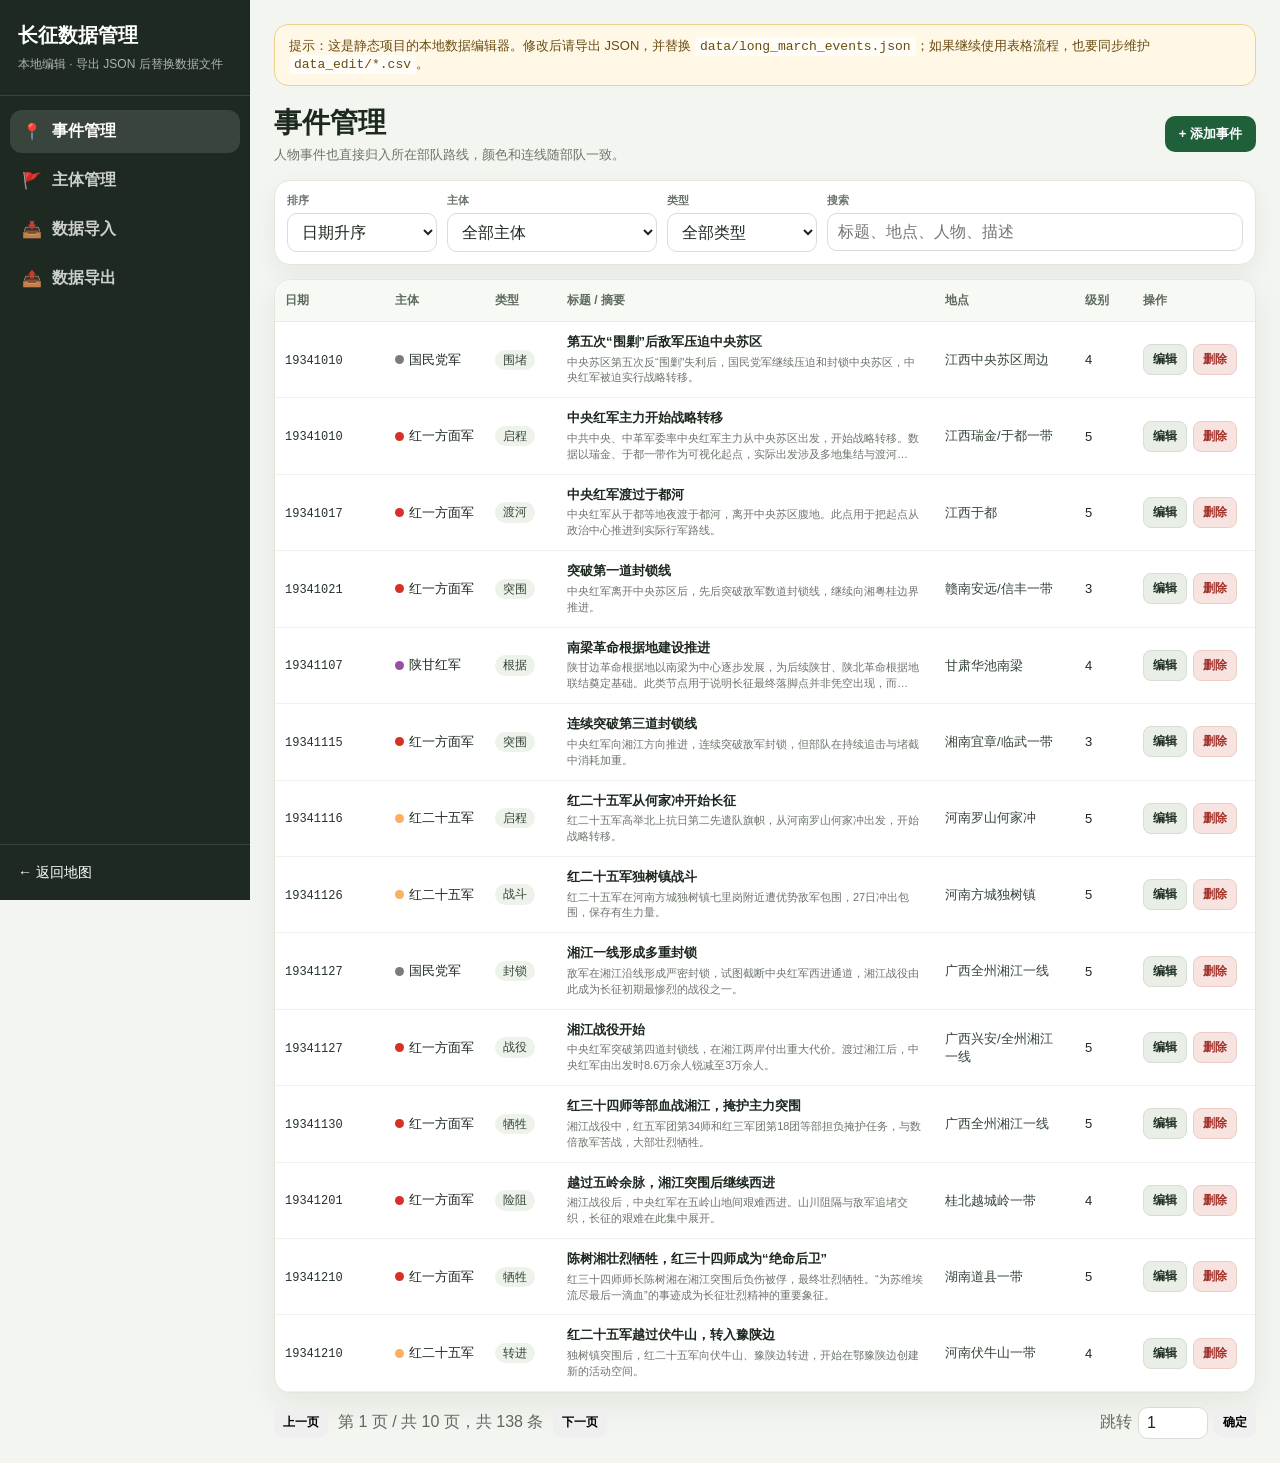
==== admin/index.html @ b4b4f3b8 "Add files via upload" ====
<!DOCTYPE html>
<html lang="zh-CN">
<head>
  <meta charset="UTF-8">
  <meta name="viewport" content="width=device-width, initial-scale=1.0">
  <title>长征数据管理</title>
  <link rel="stylesheet" href="admin.css">
</head>
<body>
  <div class="admin-container">
    <aside class="sidebar">
      <div class="sidebar-header"><h2>长征数据管理</h2><p>本地编辑 · 导出 JSON 后替换数据文件</p></div>
      <nav class="sidebar-nav">
        <a href="#events" class="nav-item active" data-section="events"><span>📍</span><b>事件管理</b></a>
        <a href="#subjects" class="nav-item" data-section="subjects"><span>🚩</span><b>主体管理</b></a>
        <a href="#import" class="nav-item" data-section="import"><span>📥</span><b>数据导入</b></a>
        <a href="#export" class="nav-item" data-section="export"><span>📤</span><b>数据导出</b></a>
      </nav>
      <div class="sidebar-footer"><a href="../index.html" class="back-link">← 返回地图</a></div>
    </aside>
    <main class="main-content">
      <div class="editor-notice">提示：这是静态项目的本地数据编辑器。修改后请导出 JSON，并替换 <code>data/long_march_events.json</code>；如果继续使用表格流程，也要同步维护 <code>data_edit/*.csv</code>。</div>

      <section id="events-section" class="content-section active">
        <header class="section-header"><div><h1>事件管理</h1><p>人物事件也直接归入所在部队路线，颜色和连线随部队一致。</p></div><button class="btn btn-primary" id="add-event-btn">+ 添加事件</button></header>
        <div class="filter-bar">
          <div class="filter-group"><label>排序</label><select id="sort-select"><option value="date-asc">日期升序</option><option value="date-desc">日期降序</option><option value="importance-desc">重要性降序</option><option value="title-asc">标题升序</option></select></div>
          <div class="filter-group"><label>主体</label><select id="filter-subject"><option value="">全部主体</option></select></div>
          <div class="filter-group"><label>类型</label><select id="filter-type"><option value="">全部类型</option></select></div>
          <div class="filter-group search"><label>搜索</label><input type="text" id="search-input" placeholder="标题、地点、人物、描述"></div>
        </div>
        <div class="events-table-container">
          <table class="events-table">
            <thead><tr><th class="col-date">日期</th><th class="col-force">主体</th><th class="col-type">类型</th><th class="col-title">标题 / 摘要</th><th class="col-place">地点</th><th class="col-imp">级别</th><th class="col-actions">操作</th></tr></thead>
            <tbody id="events-tbody"></tbody>
          </table>
        </div>
        <div class="pagination"><button id="prev-page" class="btn btn-sm">上一页</button><span id="page-info">第 1 页 / 共 1 页</span><button id="next-page" class="btn btn-sm">下一页</button><span class="page-jump">跳转 <input type="number" id="page-jump-input" min="1" value="1"><button id="page-jump-btn" class="btn btn-sm">确定</button></span></div>
      </section>

      <section id="subjects-section" class="content-section">
        <header class="section-header"><div><h1>主体管理</h1><p>主体颜色会联动地图路线、节点和事件编辑下拉框。</p></div><button class="btn btn-primary" id="add-subject-btn">+ 添加主体</button></header>
        <div class="subject-type-tabs"><button class="tab-btn active" data-type="all">全部</button><button class="tab-btn" data-type="force">部队/路线</button><button class="tab-btn" data-type="person">人物</button></div>
        <div class="subjects-grid" id="subjects-grid"></div>
      </section>

      <section id="import-section" class="content-section">
        <header class="section-header"><h1>数据导入</h1></header>
        <div class="import-options">
          <div class="import-card"><h3>从 JSON 文件导入</h3><p>替换当前浏览器内存中的数据。</p><input type="file" id="import-file" accept=".json" hidden><button class="btn btn-secondary" onclick="document.getElementById('import-file').click()">选择 JSON</button></div>
          <div class="import-card"><h3>从 Excel/CSV 粘贴事件</h3><p>格式：日期,主体ID,类型,标题,地点,纬度,经度,描述,人物。日期支持 YYYYMMDD。</p><textarea id="import-textarea" placeholder="19350115,red_first,会议,遵义会议召开,贵州遵义,27.70,106.93,……,毛泽东;周恩来"></textarea><button class="btn btn-secondary" id="import-paste-btn">导入粘贴内容</button></div>
        </div>
      </section>

      <section id="export-section" class="content-section">
        <header class="section-header"><h1>数据导出</h1></header>
        <div class="export-options">
          <div class="export-card"><h3>导出 JSON</h3><p>用于替换 <code>data/long_march_events.json</code>。</p><button class="btn btn-primary" id="export-json-btn">下载 JSON</button></div>
          <div class="export-card"><h3>导出 CSV</h3><p>用于人工审查和继续整理。</p><button class="btn btn-primary" id="export-csv-btn">下载 CSV</button></div>
        </div>
      </section>
    </main>
  </div>

  <div id="event-modal" class="modal">
    <div class="modal-content wide">
      <div class="modal-header"><h2 id="event-modal-title">添加事件</h2><button class="modal-close">×</button></div>
      <div class="modal-body">
        <form id="event-form">
          <input type="hidden" id="event-id">
          <div class="form-row"><div class="form-group"><label>日期 * <small>YYYYMMDD</small></label><input type="text" id="event-date" placeholder="19350115" inputmode="numeric" required></div><div class="form-group"><label>所属主体 *</label><select id="event-subject" required></select></div><div class="form-group"><label>类型 *</label><select id="event-type" required></select></div><div class="form-group"><label>重要性</label><select id="event-importance"><option value="1">1</option><option value="2">2</option><option value="3">3</option><option value="4">4</option><option value="5" selected>5</option></select></div></div>
          <div class="form-group"><label>事件标题 *</label><input type="text" id="event-title" required></div>
          <div class="form-group"><label>事件描述</label><textarea id="event-description" rows="4"></textarea></div>
          <div class="form-row"><div class="form-group"><label>地点 *</label><input type="text" id="location-name" required></div><div class="form-group"><label>纬度 *</label><input type="number" id="location-lat" step="0.0001" required></div><div class="form-group"><label>经度 *</label><input type="number" id="location-lng" step="0.0001" required></div></div>
          <div class="form-row"><div class="form-group"><label>主要人物</label><input type="text" id="event-participants" placeholder="分号分隔，如 毛泽东; 周恩来"></div><div class="form-group"><label>结果</label><input type="text" id="event-result"></div><div class="form-group"><label>损失/伤亡</label><input type="text" id="event-casualties"></div></div>
          <div class="form-row"><div class="form-group"><label>参征人数增量</label><input type="number" id="metric-joined" placeholder="如 86000"></div><div class="form-group"><label>损失人数估算</label><input type="number" id="metric-loss" placeholder="如 50000"></div><div class="form-group"><label>歼俘敌估算</label><input type="number" id="metric-enemy" placeholder="如 1700"></div><div class="form-group"><label>里程节点</label><input type="number" id="metric-distance" placeholder="如 25000"></div></div>
          <div class="form-row"><div class="form-group"><label>七律诗句</label><input type="text" id="poem-line" placeholder="如 金沙水拍云崖暖"></div><div class="form-group"><label>诗句标题</label><input type="text" id="poem-title"></div></div>
          <div class="form-group"><label>诗句解释</label><textarea id="poem-text" rows="2"></textarea></div>
        </form>
      </div>
      <div class="modal-footer"><button class="btn btn-secondary modal-cancel">取消</button><button class="btn btn-primary" id="save-event-btn">保存事件</button></div>
    </div>
  </div>

  <div id="subject-modal" class="modal">
    <div class="modal-content">
      <div class="modal-header"><h2 id="subject-modal-title">添加主体</h2><button class="modal-close">×</button></div>
      <div class="modal-body">
        <form id="subject-form">
          <input type="hidden" id="subject-original-id">
          <div class="form-row"><div class="form-group"><label>主体ID *</label><input type="text" id="subject-id" placeholder="red_first" required></div><div class="form-group"><label>类型 *</label><select id="subject-type"><option value="force">部队/路线</option><option value="person">人物</option></select></div></div>
          <div class="form-row"><div class="form-group"><label>名称 *</label><input type="text" id="subject-name" required></div><div class="form-group"><label>简称</label><input type="text" id="subject-short-name"></div></div>
          <div class="form-row"><div class="form-group"><label>颜色</label><input type="color" id="subject-color" value="#d73027"></div><div class="form-group"><label>排序</label><input type="number" id="subject-sort" value="99"></div></div>
          <div class="form-group"><label>主要人物 / 说明</label><input type="text" id="subject-leader"></div>
          <div class="form-group"><label>下属部队（用分号分隔）</label><input type="text" id="subject-subunits" placeholder="红一军团; 红三军团; 红三十四师"></div>
          <div class="form-group"><label>Sub-units in English</label><input type="text" id="subject-subunits-en" placeholder="1st Corps; 3rd Corps; 34th Division"></div>
          <div class="form-group"><label>描述</label><textarea id="subject-description" rows="3"></textarea></div>
          <div class="form-group inline-check"><label><input type="checkbox" id="subject-is-enemy"> 敌军/对手路线（半透明灰色虚线）</label></div>
        </form>
      </div>
      <div class="modal-footer"><button class="btn btn-secondary modal-cancel">取消</button><button class="btn btn-primary" id="save-subject-btn">保存主体</button></div>
    </div>
  </div>

  <script src="admin.js"></script>
</body>
</html>
---- admin/admin.css ----
* { box-sizing: border-box; margin: 0; padding: 0; }
body { font-family: -apple-system, BlinkMacSystemFont, 'Segoe UI', 'PingFang SC', 'Microsoft YaHei', Arial, sans-serif; background: #f3f5f1; color: #1d281f; }
.admin-container { display: flex; min-height: 100vh; }
.sidebar { width: 250px; background: #1e2a21; color: #fff; display: flex; flex-direction: column; position: fixed; left: 0; top: 0; bottom: 0; }
.sidebar-header { padding: 22px 18px; border-bottom: 1px solid rgba(255,255,255,.12); }
.sidebar-header h2 { font-size: 20px; margin-bottom: 6px; }
.sidebar-header p { font-size: 12px; color: rgba(255,255,255,.65); line-height: 1.5; }
.sidebar-nav { padding: 14px 10px; display: flex; flex-direction: column; gap: 6px; }
.nav-item { display: flex; align-items: center; gap: 10px; color: rgba(255,255,255,.78); text-decoration: none; padding: 11px 12px; border-radius: 12px; }
.nav-item:hover, .nav-item.active { background: rgba(255,255,255,.12); color: #fff; }
.sidebar-footer { margin-top: auto; padding: 18px; border-top: 1px solid rgba(255,255,255,.12); }
.back-link { color: #fff; text-decoration: none; font-size: 14px; }
.main-content { margin-left: 250px; padding: 24px; width: calc(100% - 250px); }
.editor-notice { background: #fff8e7; border: 1px solid #f0d08a; color: #6a4b10; border-radius: 14px; padding: 12px 14px; margin-bottom: 18px; font-size: 13px; }
.editor-notice code { background: rgba(255,255,255,.7); padding: 2px 5px; border-radius: 4px; }
.content-section { display: none; }
.content-section.active { display: block; }
.section-header { display: flex; align-items: center; justify-content: space-between; gap: 16px; margin-bottom: 16px; }
.section-header h1 { font-size: 28px; margin-bottom: 4px; }
.section-header p { color: #6b7569; font-size: 13px; }
.btn { border: 0; border-radius: 10px; padding: 9px 14px; cursor: pointer; font-weight: 700; font-size: 13px; display: inline-flex; align-items: center; justify-content: center; gap: 6px; white-space: nowrap; }
.btn-primary { background: #1f5f3a; color: #fff; }
.btn-primary:hover { background: #174d2e; }
.btn-secondary { background: #e9eee7; color: #203024; border: 1px solid #d6ddd4; }
.btn-danger { background: #f7e4e1; color: #a3322a; border: 1px solid #efcbc5; }
.btn-sm { padding: 6px 9px; font-size: 12px; border-radius: 8px; }
.filter-bar { display: grid; grid-template-columns: 150px 210px 150px 1fr; gap: 10px; background: #fff; border: 1px solid #e1e6df; border-radius: 16px; padding: 12px; margin-bottom: 14px; box-shadow: 0 8px 24px rgba(30,42,33,.06); }
.filter-group { display: flex; flex-direction: column; gap: 5px; }
.filter-group label { font-size: 11px; color: #69746a; font-weight: 800; }
select, input, textarea { width: 100%; border: 1px solid #d6ddd4; border-radius: 10px; padding: 9px 10px; font: inherit; background: #fff; color: #1d281f; }
textarea { resize: vertical; line-height: 1.6; }
.events-table-container { background: #fff; border: 1px solid #e1e6df; border-radius: 16px; overflow: hidden; box-shadow: 0 12px 32px rgba(30,42,33,.07); }
.events-table { width: 100%; border-collapse: collapse; table-layout: fixed; }
th { text-align: left; padding: 12px 10px; font-size: 12px; color: #5f6b61; background: #f7f9f5; border-bottom: 1px solid #e6ebe3; }
td { padding: 11px 10px; border-bottom: 1px solid #eef1ec; vertical-align: middle; font-size: 13px; }
tr:hover td { background: #fbfcfa; }
.col-date { width: 110px; }.col-force { width: 100px; }.col-type { width: 72px; }.col-title { width: auto; }.col-place { width: 140px; }.col-imp { width: 58px; }.col-actions { width: 122px; }
.date-cell, .type-badge { white-space: nowrap; display: inline-block; }
.date-cell { font-family: ui-monospace, SFMono-Regular, Consolas, monospace; font-size: 12px; color: #243228; }
.force-pill { display: inline-flex; align-items: center; gap: 5px; white-space: nowrap; max-width: 88px; overflow: hidden; text-overflow: ellipsis; }
.force-dot { width: 9px; height: 9px; border-radius: 50%; flex-shrink: 0; }
.type-badge { padding: 3px 8px; border-radius: 999px; background: #edf2ea; color: #354438; font-size: 12px; line-height: 1.2; }
.title-cell strong { display: block; line-height: 1.35; font-size: 13px; margin-bottom: 4px; word-break: break-word; }
.title-cell small { display: block; color: #6c756b; line-height: 1.45; font-size: 11px; word-break: break-word; }
.place-cell { line-height: 1.35; color: #354438; }
.action-cell { display: flex; gap: 6px; align-items: center; justify-content: flex-start; flex-wrap: nowrap; }
.pagination { display: flex; align-items: center; gap: 10px; margin-top: 14px; color: #5e685e; }
.page-jump { display: inline-flex; align-items: center; gap: 6px; margin-left: auto; }
.page-jump input { width: 70px; padding: 6px 8px; }
.subject-type-tabs { display: flex; gap: 8px; margin-bottom: 14px; }
.tab-btn { border: 1px solid #d6ddd4; background: #fff; padding: 8px 12px; border-radius: 999px; cursor: pointer; color: #405043; }
.tab-btn.active { background: #1f5f3a; color: #fff; border-color: #1f5f3a; }
.subjects-grid { display: grid; grid-template-columns: repeat(auto-fill, minmax(250px, 1fr)); gap: 14px; }
.subject-card { background: #fff; border: 1px solid #e1e6df; border-radius: 16px; padding: 15px; box-shadow: 0 8px 22px rgba(30,42,33,.06); display: flex; flex-direction: column; gap: 8px; }
.subject-card-header { display: flex; align-items: flex-start; justify-content: space-between; gap: 10px; }
.subject-title { display: flex; align-items: center; gap: 8px; min-width: 0; }
.subject-color { width: 16px; height: 16px; border-radius: 50%; border: 2px solid #fff; box-shadow: 0 0 0 1px rgba(0,0,0,.18); flex-shrink: 0; }
.subject-card h3 { font-size: 17px; line-height: 1.35; word-break: break-word; }
.subject-card p { font-size: 13px; line-height: 1.55; color: #5f6b61; }
.subject-actions { display: flex; gap: 6px; }
.import-options, .export-options { display: grid; grid-template-columns: repeat(auto-fit, minmax(280px,1fr)); gap: 14px; }
.import-card, .export-card { background: #fff; border: 1px solid #e1e6df; border-radius: 16px; padding: 18px; box-shadow: 0 8px 24px rgba(30,42,33,.06); }
.import-card h3, .export-card h3 { margin-bottom: 8px; }
.import-card p, .export-card p { color: #657066; font-size: 13px; line-height: 1.6; margin-bottom: 12px; }
.import-card textarea { min-height: 190px; margin-bottom: 12px; }
.modal { position: fixed; inset: 0; background: rgba(18,27,21,.42); display: none; align-items: center; justify-content: center; padding: 22px; z-index: 999; }
.modal.show { display: flex; }
.modal-content { background: #fff; width: min(780px, 100%); max-height: 92vh; overflow: hidden; border-radius: 18px; box-shadow: 0 24px 80px rgba(0,0,0,.25); display: flex; flex-direction: column; }
.modal-content.wide { width: min(1080px, 100%); }
.modal-header, .modal-footer { padding: 16px 18px; border-bottom: 1px solid #e8ede6; display: flex; align-items: center; justify-content: space-between; gap: 12px; }
.modal-footer { border-bottom: 0; border-top: 1px solid #e8ede6; justify-content: flex-end; }
.modal-header h2 { font-size: 20px; }
.modal-close { border: 0; background: transparent; font-size: 26px; cursor: pointer; color: #667066; }
.modal-body { padding: 18px; overflow-y: auto; }
.form-row { display: grid; grid-template-columns: repeat(auto-fit, minmax(170px, 1fr)); gap: 12px; }
.form-group { margin-bottom: 13px; }
.form-group label { display: block; margin-bottom: 6px; font-size: 12px; font-weight: 800; color: #4d594f; }
.form-group label small { font-weight: 600; color: #8a958a; }
.inline-check label { display: flex; align-items: center; gap: 8px; }
.inline-check input { width: auto; }
@media (max-width: 920px) { .sidebar { position: static; width: 100%; height: auto; } .admin-container { display: block; } .main-content { margin-left: 0; width: 100%; padding: 16px; } .filter-bar { grid-template-columns: 1fr; } .events-table { min-width: 880px; } .events-table-container { overflow-x: auto; } }

.subject-subunits { display: flex; flex-wrap: wrap; gap: 5px; margin: 8px 0; }
.subject-subunits span { display: inline-flex; padding: 3px 7px; border-radius: 999px; background: #f0f3ef; color: #4f5a51; font-size: 11px; border: 1px solid rgba(0,0,0,.06); }
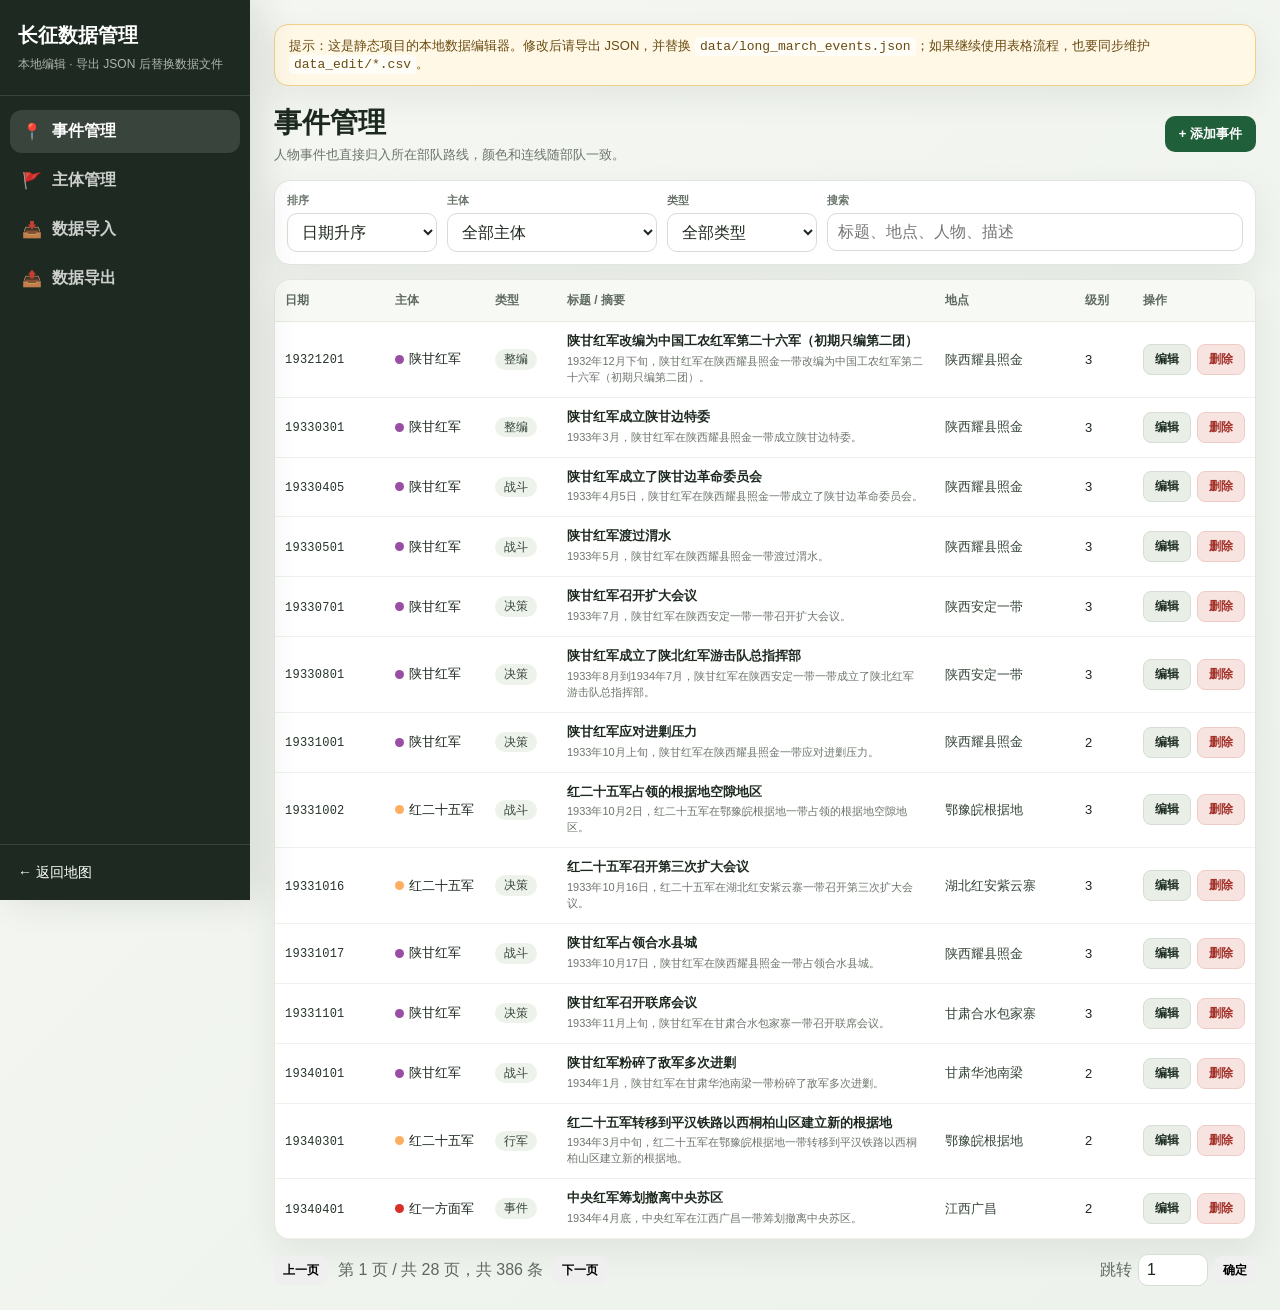
==== commit 08a3a1fb: "Expand museum content, immersive 3D flow, and Steam timeline integration" ====
--- a/admin/index.html
+++ b/admin/index.html
@@ -47,7 +47,7 @@
       <section id="import-section" class="content-section">
         <header class="section-header"><h1>数据导入</h1></header>
         <div class="import-options">
-          <div class="import-card"><h3>从 JSON 文件导入</h3><p>替换当前浏览器内存中的数据。</p><input type="file" id="import-file" accept=".json" hidden><button class="btn btn-secondary" onclick="document.getElementById('import-file').click()">选择 JSON</button></div>
+          <div class="import-card"><h3>从 JSON 文件导入</h3><p>替换当前浏览器内存中的数据。</p><input type="file" id="import-file" accept=".json" hidden><button class="btn btn-secondary" id="select-json-btn" type="button">选择 JSON</button></div>
           <div class="import-card"><h3>从 Excel/CSV 粘贴事件</h3><p>格式：日期,主体ID,类型,标题,地点,纬度,经度,描述,人物。日期支持 YYYYMMDD。</p><textarea id="import-textarea" placeholder="19350115,red_first,会议,遵义会议召开,贵州遵义,27.70,106.93,……,毛泽东;周恩来"></textarea><button class="btn btn-secondary" id="import-paste-btn">导入粘贴内容</button></div>
         </div>
       </section>
--- a/admin/admin.css
+++ b/admin/admin.css
@@ -13,6 +13,10 @@
 .main-content { margin-left: 250px; padding: 24px; width: calc(100% - 250px); }
 .editor-notice { background: #fff8e7; border: 1px solid #f0d08a; color: #6a4b10; border-radius: 14px; padding: 12px 14px; margin-bottom: 18px; font-size: 13px; }
 .editor-notice code { background: rgba(255,255,255,.7); padding: 2px 5px; border-radius: 4px; }
+.admin-error { background: #fff; border: 1px solid #efcbc5; color: #5c2620; border-radius: 16px; padding: 22px; box-shadow: 0 12px 34px rgba(30,42,33,.07); max-width: 720px; }
+.admin-error h1 { font-size: 24px; margin-bottom: 10px; }
+.admin-error p { line-height: 1.7; margin-top: 8px; }
+.admin-error code { background: #f7e4e1; padding: 2px 6px; border-radius: 5px; }
 .content-section { display: none; }
 .content-section.active { display: block; }
 .section-header { display: flex; align-items: center; justify-content: space-between; gap: 16px; margin-bottom: 16px; }
@@ -82,3 +86,44 @@
 
 .subject-subunits { display: flex; flex-wrap: wrap; gap: 5px; margin: 8px 0; }
 .subject-subunits span { display: inline-flex; padding: 3px 7px; border-radius: 999px; background: #f0f3ef; color: #4f5a51; font-size: 11px; border: 1px solid rgba(0,0,0,.06); }
+
+/* v7 GitHub-ready data editor refinements */
+body { background: linear-gradient(135deg, #f5f7f2 0%, #edf2ec 100%); }
+.sidebar { box-shadow: 12px 0 36px rgba(30,42,33,.12); }
+.editor-notice, .filter-bar, .events-table-container, .subject-card, .import-card, .export-card {
+  box-shadow: 0 12px 34px rgba(30,42,33,.07);
+}
+.events-table-container { overflow-x: auto; }
+.events-table { min-width: 920px; }
+.title-cell strong { font-size: 12.5px; }
+.title-cell small { max-height: 3.1em; overflow: hidden; }
+.action-cell .btn { min-width: 48px; }
+.type-badge { min-width: 42px; text-align: center; }
+.date-cell { letter-spacing: .02em; }
+.subject-card { transition: transform .18s ease, box-shadow .18s ease; }
+.subject-card:hover { transform: translateY(-2px); box-shadow: 0 16px 38px rgba(30,42,33,.10); }
+
+@media (max-width: 1100px) {
+  .filter-bar { grid-template-columns: repeat(2, minmax(0,1fr)); }
+  .section-header { align-items: flex-start; }
+}
+@media (max-width: 760px) {
+  .sidebar-header { padding: 14px; }
+  .sidebar-header h2 { font-size: 17px; }
+  .sidebar-header p { display: none; }
+  .sidebar-nav { flex-direction: row; overflow-x: auto; padding: 10px; gap: 8px; }
+  .nav-item { flex: 0 0 auto; padding: 9px 10px; font-size: 13px; }
+  .sidebar-footer { display: none; }
+  .main-content { padding: 12px; }
+  .editor-notice { font-size: 12px; line-height: 1.55; }
+  .section-header { flex-direction: column; gap: 10px; }
+  .section-header h1 { font-size: 22px; }
+  .filter-bar { grid-template-columns: 1fr; padding: 10px; }
+  .events-table { min-width: 820px; }
+  .pagination { flex-wrap: wrap; }
+  .page-jump { width: 100%; margin-left: 0; }
+  .subjects-grid { grid-template-columns: 1fr; }
+  .modal { padding: 10px; align-items: flex-end; }
+  .modal-content, .modal-content.wide { width: 100%; max-height: 94dvh; border-radius: 18px 18px 0 0; }
+  .form-row { grid-template-columns: 1fr; gap: 0; }
+}
